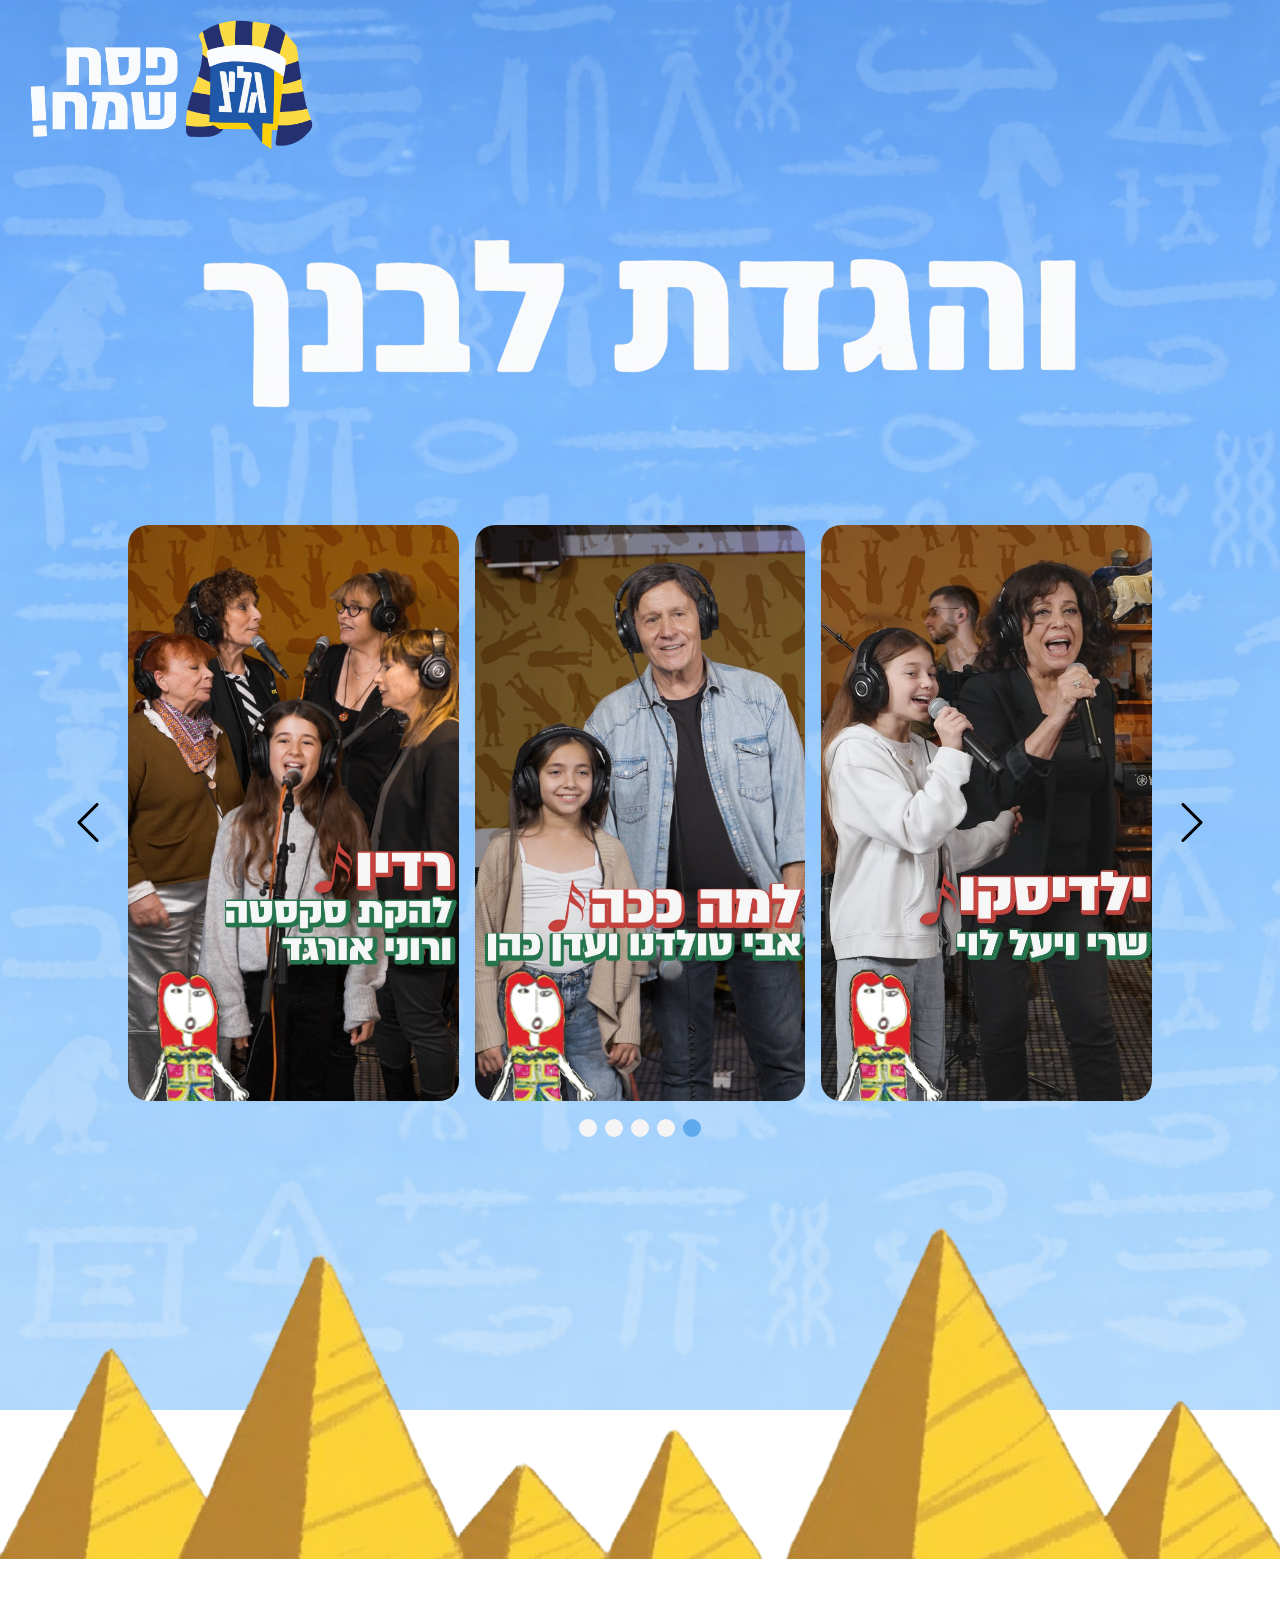
==== egypt.html @ 49f2d1b0 "24" ====
<!DOCTYPE html>
<html lang="he" dir="rtl">
<head>
<meta charset="UTF-8">
<meta name="viewport" content="width=device-width, initial-scale=1.0">
<title>עמוד עם לוגו ורקע</title>
<style>
  html, body {
    height: 100%;
    margin: 0;
    padding: 0;
  }

  body {
    background-image: url('72d77962-92d6-4e39-b371-6f1f86cac9bf.png');
background-size: cover;
    background-repeat: no-repeat;
    background-position: center center;
    background-attachment: fixed;
  }

  header {
    width: 100%;
    display: flex;
    justify-content: flex-end; /* יישור הלוגו לימין */
    align-items: center; /* ממרכז אנכית */
    padding: 10px 20px; /* רווח מסביב ללוגו */
    box-sizing: border-box;
  }

  header img {
    height: 150px; /* גובה הלוגו */
    width: auto; /* יחס צדדים נשמר */
  }

  .center-image {
  display: flex;
  justify-content: center; /* מרכז אופקית */
  align-items: center;     /* מרכז אנכית */
  height: 35vh; /* גובה - אפשר לשנות */
}

.center-image img {
  max-width: 80%; /* שלא תהיה גדולה מדי */
  height: auto;
}

.bottom-image img {
  width: 100%;   /* תופס את כל הרוחב */
  height: auto;  /* שומר על יחס */
  display: block;
}
</style>
  <link href="https://fonts.googleapis.com/css2?family=Rubik:wght@300;400;600;800&display=swap" rel="stylesheet">
  <link rel="stylesheet" href="https://cdn.jsdelivr.net/npm/bootstrap-icons@1.13.1/font/bootstrap-icons.min.css">
  <link rel="stylesheet" href="assets/css/swiper-bundle.min.css">
  <link rel="stylesheet" href="assets/css/styles.css">
<link rel="stylesheet" href="https://cdn.jsdelivr.net/npm/bootstrap-icons@1.13.1/font/bootstrap-icons.min.css">
</head>
<body>
<div class="landing-page">
<header>
  <img src="לוגו פסח גלצ.png" alt="לוגו" draggable="false">
</header>

<div class="center-image">
  <img src="Untitled-removebg-preview.png" alt="תמונה מרכזית" draggable="false">
</div>
<section class="songs-slider">
        <div class="card__container swiper">
          <div class="card__content">
            <div class="swiper-wrapper">
              <article class="card__article swiper-slide">
                <div class="card__image">
                  <img src="ילדיסקו.jpg" alt="image" class="card__img">
                </div>
              </article>

              <article class="card__article swiper-slide">
                <div class="card__image">
                  <img src="למה ככה.jpg.jpeg" alt="image" class="card__img">
                </div>
              </article>

              <article class="card__article swiper-slide">
                <div class="card__image">
                  <img src="1.jpeg" alt="image" class="card__img">
                </div>
              </article>

              <article class="card__article swiper-slide">
                <div class="card__image">
                  <img src="2.jpeg" alt="image" class="card__img">
                </div>
              </article>

              <article class="card__article swiper-slide">
                <div class="card__image">
                  <img src="3.jpeg" alt="image" class="card__img">
                </div>
              </article>
            </div>
          </div>

          <div class="swiper-button-next">
            <i class="bi bi-chevron-right"></i>
          </div>

          <div class="swiper-button-prev">
            <i class="bi bi-chevron-left"></i>
          </div>

          <div class="swiper-pagination"></div>
        </div>
      </section>

      <div class="bottom-image">
  <img src="Untitled11-removebg-preview.png" alt="footer image" draggable="false">
      </div>
</div>
      <script src="https://cdn.jsdelivr.net/npm/swiper@8/swiper-bundle.min.js"></script>

  <script>
let swiperCards = new Swiper(".card__content", {
  loop: true,
  spaceBetween: 16,
  grabCursor: true,

  autoplay: {
    delay: 3000,
    disableOnInteraction: false,
    pauseOnMouseEnter: true,
  },

  pagination: {
    el: ".swiper-pagination",
    clickable: true,
  },

  navigation: {
    nextEl: ".swiper-button-next",
    prevEl: ".swiper-button-prev",
  },

  breakpoints: {
    0: {
      slidesPerView: 1.15,
      centeredSlides: false, // 🔥 חשוב!
    },
    600: {
      slidesPerView: 2,
      centeredSlides: false,
    },
    968: {
      slidesPerView: 3,
      centeredSlides: false,
    },
  },
});
  </script>

</body>
</html>
---- assets/css/styles.css ----
/*=============== GOOGLE FONTS ===============*/
@import url("https://fonts.googleapis.com/css2?family=Bai+Jamjuree:wght@400;500;600&display=swap");

/*=============== VARIABLES CSS ===============*/

a {
  text-decoration: none;
}

img {
  display: block;
  max-width: 100%;
  height: auto;
}

/*=============== CARD ===============*/
.container {
  display: flex;
  justify-content: center;
}

.card__container {
  padding-block: 2.5rem;
  /* overflow: hidden; */
  margin-bottom: 50px;
  padding-bottom: 50px;
}

.card__content {
  margin-inline: 1.75rem;
  border-radius: 1.25rem;
  overflow: hidden;
}

.card__article {
  border-radius: 20px;
  overflow: hidden; /* 🔥 חשוב */
}

.card__image {
  position: relative;
  background-color: var(--first-color-light);
  margin-bottom: -.75rem;
overflow: hidden; 
}

.card__image:hover .card__img {
transform: scale(1.1);
}

.card__img {
  height: max-content;
  border-radius: 4px;
  margin: 0 auto;
  position: relative;
  z-index: 5;
  transition: transform 0.4s ease;
    box-shadow: 0 8px 20px rgba(0,0,0,0.25); /* 🔥 הצל */

}

.card__shadow {
  width: 200px;
  height: 200px;
  background-color: var(--first-color-alt);
  border-radius: 10px;
  position: absolute;
  top: 3.75rem;
  left: 0;
  right: 0;
  margin-inline: auto;
  filter: blur(45px);
}

.card__name {
  font-size: var(--h2-font-size);
  color: var(--second-color);
  margin-bottom: .75rem;
}

.card__description {
  font-weight: 500;
  margin-bottom: 1.75rem;
}

.card__button {
  display: inline-block;
  background-color: var(--first-color);
  padding: .75rem 1.5rem;
  border-radius: .25rem;
  color: var(--dark-color);
  font-weight: 600;
}

/* Swiper class */
.swiper-button-prev:after,
.swiper-button-next:after {
  content: "";
}

.swiper-button-prev,
.swiper-button-next {
  width: initial;
  height: initial;
  font-size: 3rem;
  color: var(--second-color);
  display: none;
  padding-bottom: 800px;
}

.swiper-button-prev {
  left: 0;
}

.swiper-button-next {
  right: 0;
}

.swiper-pagination-bullet {
  background-color: whitesmoke;
  opacity: 1;
  width: 18px;
  height: 18px;
  transition: 0.3s;
}

.swiper-pagination-bullet-active {
  background-color: #5FAAED;
    transform: scale(1.4);

}

.swiper-pagination-bullet,
.swiper-pagination-bullet-active {
  transform: none !important;
  transition: none !important;
}


/*=============== BREAKPOINTS ===============*/
/* For small devices */
@media screen and (max-width: 320px) {
  .card__data {
    padding: 1rem;
  }
}

/* For medium devices */
@media screen and (min-width: 768px) {
  .card__content {
    margin-inline: 3rem;
  }

  .swiper-button-next,
  .swiper-button-prev {
    display: block;
  }
}

/* For large devices */
@media screen and (min-width: 1120px) {
  .card__container {
    max-width: 1120px;
  }

  .swiper-button-prev {
    left: -1rem;
  }
  .swiper-button-next {
    right: -1rem;
  }
}

.song-container {
  display: flex;
  gap: 30px;
}

/* 📱 מובייל */
@media screen and (max-width: 768px) {
  .song-container {
    flex-direction: column; /* הכל אחד מתחת לשני */
  }

  .song-info {
    order: -1; /* 🔥 מעביר למעלה */
    padding-left: 0 !important;
  }

  .song-img {
    display: none; /* כבר עשית, טוב */
  }

  .song-lyrics {
    order: 2;
  }
}

@media screen and (max-width: 768px) {
  .card__content {
    margin-inline: 0; /* מבטל רווחים מהצדדים */
  }

  .card__img {
    width: 100%;
    height: auto;
  }

  .swiper {
    width: 100%;
  }

  .card__article {
    width: 80%; /* 🔥 גורם לכרטיס להיות גדול */
  }
}


@media screen and (max-width: 768px) {
  .swiper-pagination {
    display: none;
  }
}

@media screen and (max-width: 768px) {
  .card__content {
    overflow: visible; /* 🔥 מאפשר לראות את ההצצה */
  }

  .swiper-slide {
    transition: transform 0.3s;
  }

  .swiper-slide-active {
    transform: scale(1.05); /* 🔥 כרטיס מרכזי טיפה גדול */
  }
}

@media screen and (max-width: 768px) {

  .swiper {
    direction: rtl; /* 🔥 זה הקסם */
  }

  .card__content {
    margin-inline: 0;
    overflow: visible; /* כדי לראות הצצה */
  }

  .swiper-slide {
    width: auto;
  }

  .card__container {
    padding-block: 2.5rem;
    overflow: hidden;
    margin-bottom: 50px;
    padding-bottom: 50px;
}
}
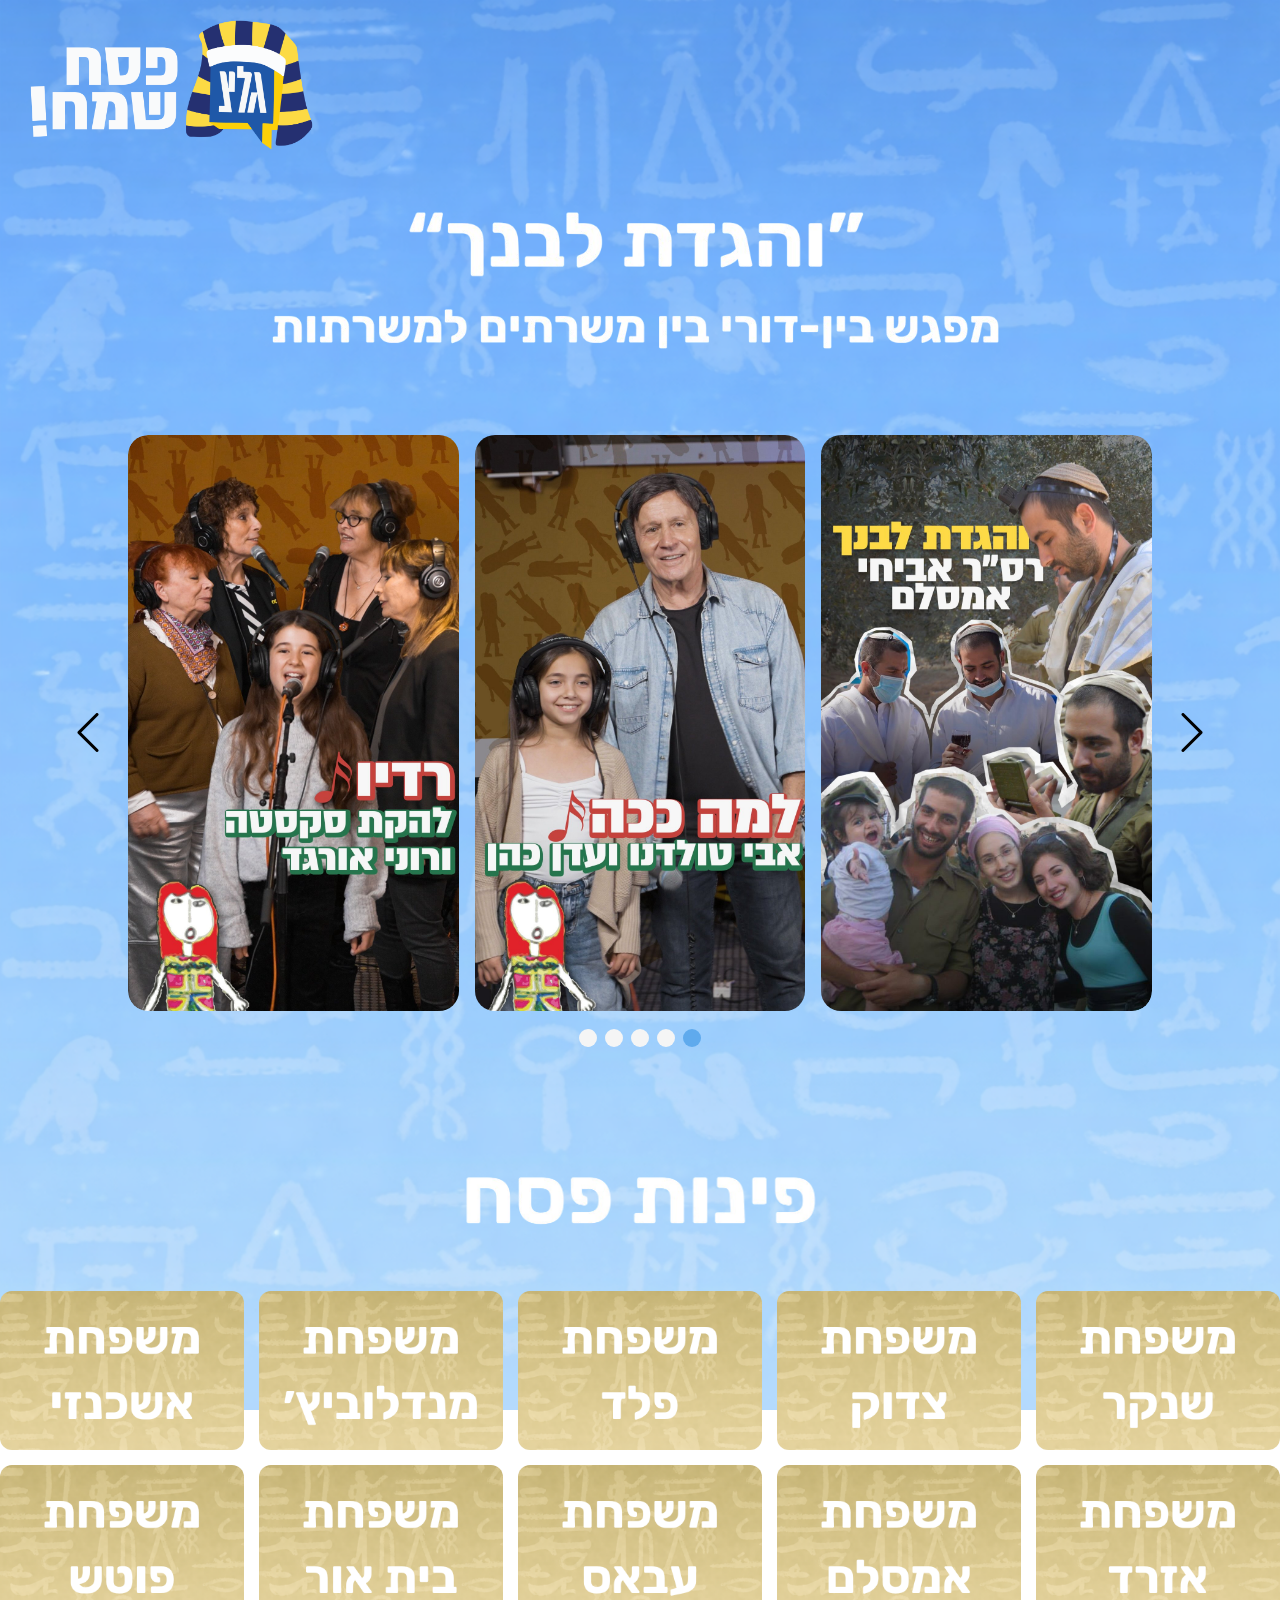
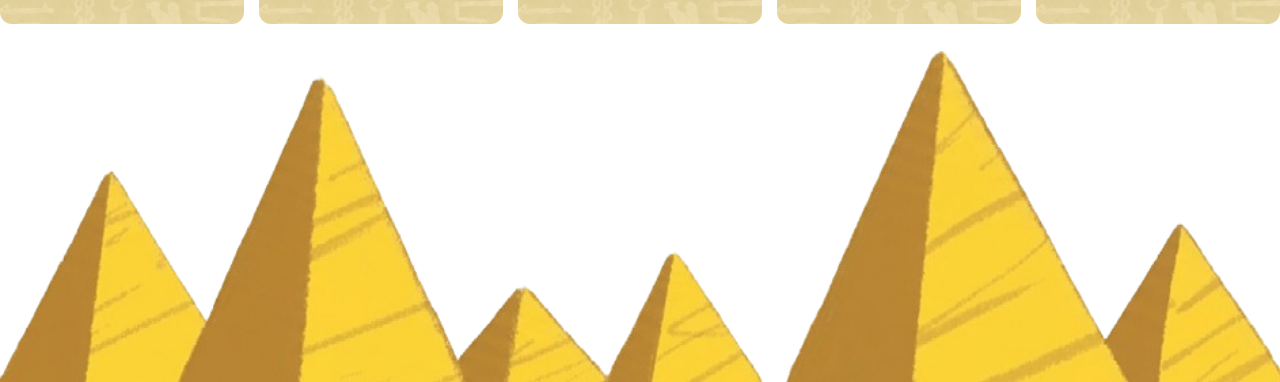
==== commit c8903acc: "7.4" ====
--- a/egypt.html
+++ b/egypt.html
@@ -38,11 +38,23 @@
   display: flex;
   justify-content: center; /* מרכז אופקית */
   align-items: center;     /* מרכז אנכית */
-  height: 35vh; /* גובה - אפשר לשנות */
+  height: 25vh; /* גובה - אפשר לשנות */
 }
 
 .center-image img {
-  max-width: 80%; /* שלא תהיה גדולה מדי */
+  max-width: 60%; /* שלא תהיה גדולה מדי */
+  height: auto;
+}
+
+.center-image-2 {
+  display: flex;
+  justify-content: center; /* מרכז אופקית */
+  align-items: center;     /* מרכז אנכית */
+  height: 20vh; /* גובה - אפשר לשנות */
+}
+
+.center-image-2 img {
+  max-width: 30%; /* שלא תהיה גדולה מדי */
   height: auto;
 }
 
@@ -50,6 +62,75 @@
   width: 100%;   /* תופס את כל הרוחב */
   height: auto;  /* שומר על יחס */
   display: block;
+}
+
+.gallery {
+  display: grid;
+  grid-template-columns: repeat(5, 1fr);
+  gap: 15px;
+  max-width: 1500px;   /* מקטין את כל הגלריה */
+  margin: auto;
+}
+
+.card {
+  width: 100%;
+  aspect-ratio: 694 / 452;
+  overflow: hidden;
+  border-radius: 12px;
+  transition: transform 0.3s ease, box-shadow 0.3s ease;
+  cursor: pointer;
+}
+
+.card img {
+  width: 100%;
+  height: 100%;
+  object-fit: cover;
+}
+
+/* אפקט הגדלה */
+.card:hover {
+  transform: scale(1.05);
+  box-shadow: 0 10px 25px rgba(0,0,0,0.2);
+}
+
+/* טאבלט */
+@media (max-width: 900px) {
+  .gallery {
+    grid-template-columns: repeat(2, 1fr);
+  }
+
+  .center-image img {
+  max-width: 100%; /* שלא תהיה גדולה מדי */
+  height: auto;
+}
+
+header img {
+    height: 100%; /* גובה הלוגו */
+    width: auto; /* יחס צדדים נשמר */
+  }
+}
+
+/* מובייל */
+@media (max-width: 500px) {
+  .gallery {
+    grid-template-columns: repeat(2, 1fr);
+    gap: 5px;
+  }
+
+  .card {
+    max-width: 90%;
+    margin: 20px auto;
+  }
+
+  .center-image img {
+  max-width: 100%; /* שלא תהיה גדולה מדי */
+  height: auto;
+}
+
+header img {
+    height: 100%; /* גובה הלוגו */
+    width: auto; /* יחס צדדים נשמר */
+  }
 }
 </style>
   <link href="https://fonts.googleapis.com/css2?family=Rubik:wght@300;400;600;800&display=swap" rel="stylesheet">
@@ -65,15 +146,20 @@
 </header>
 
 <div class="center-image">
-  <img src="Untitled-removebg-preview.png" alt="תמונה מרכזית" draggable="false">
-</div>
+  <img src="כותרת-removebg-preview.png" alt="תמונה מרכזית" draggable="false">
+</div>
+
+<!-- <div class="center-image-2">
+  <img src="פסח_שמח-removebg-preview.png" alt="תמונה מרכזית" draggable="false">
+</div> -->
+
 <section class="songs-slider">
         <div class="card__container swiper">
           <div class="card__content">
             <div class="swiper-wrapper">
               <article class="card__article swiper-slide">
                 <div class="card__image">
-                  <img src="ילדיסקו.jpg" alt="image" class="card__img">
+                  <img src="660001998_18579046639048241_3499671205768151861_n.jpg" alt="image" class="card__img">
                 </div>
               </article>
 
@@ -114,6 +200,24 @@
           <div class="swiper-pagination"></div>
         </div>
       </section>
+
+      <div class="center-image-2">
+  <img src="פינות_פסח-removebg-preview.png" alt="תמונה מרכזית" draggable="false">
+</div>
+
+      <div class="gallery">
+  <div class="card"><img src="שנקר.png" alt=""></div>
+  <div class="card"><img src="צדוק.png" alt=""></div>
+  <div class="card"><img src="פלד.png" alt=""></div>
+  <div class="card"><img src="מנדלוביץ.png" alt=""></div>
+  <div class="card"><img src="אשכנזי.png" alt=""></div>
+
+  <div class="card"><img src="אזרד.png" alt=""></div>
+  <div class="card"><img src="אמסלם.png" alt=""></div>
+  <div class="card"><img src="עבאס.png" alt=""></div>
+  <div class="card"><img src="בית אור.png" alt=""></div>
+  <div class="card"><img src="פוטש.png" alt=""></div>
+</div>
 
       <div class="bottom-image">
   <img src="Untitled11-removebg-preview.png" alt="footer image" draggable="false">
--- a/assets/css/styles.css
+++ b/assets/css/styles.css
@@ -105,7 +105,6 @@
   font-size: 3rem;
   color: var(--second-color);
   display: none;
-  padding-bottom: 800px;
 }
 
 .swiper-button-prev {
